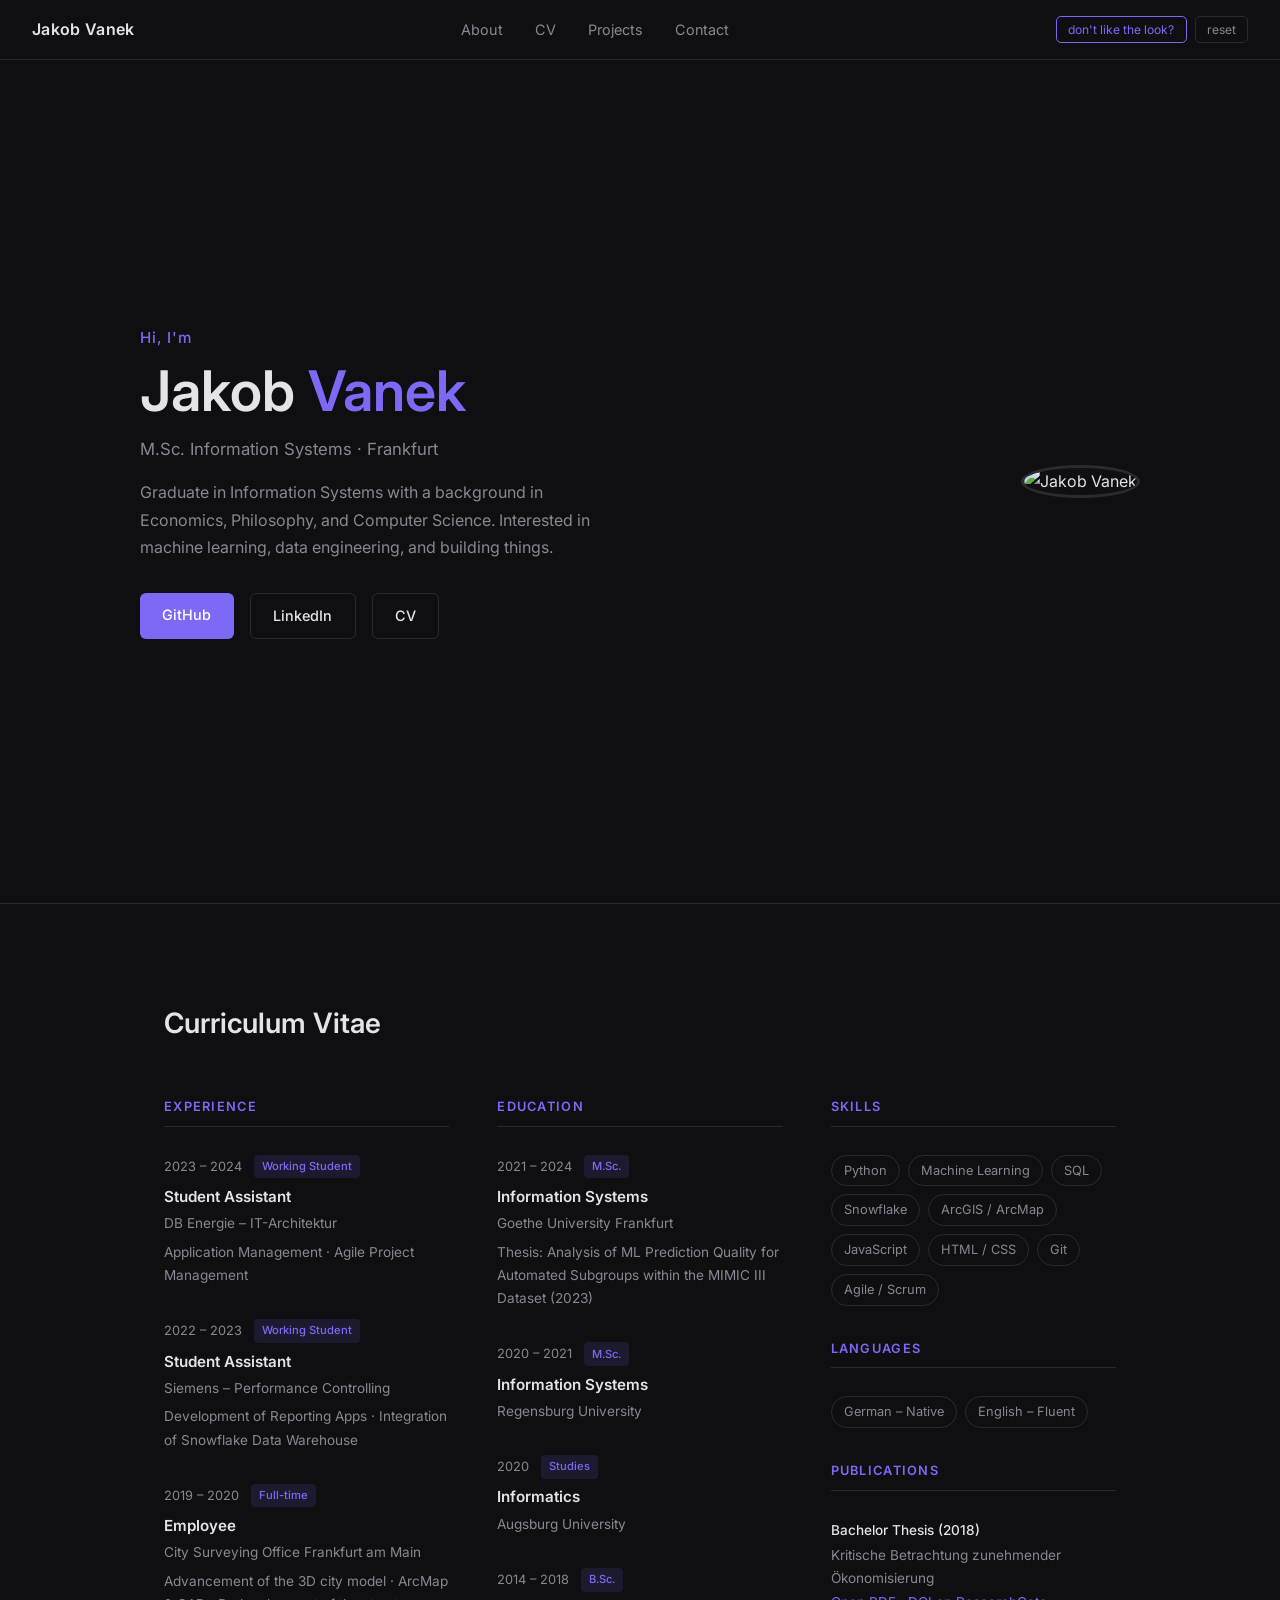
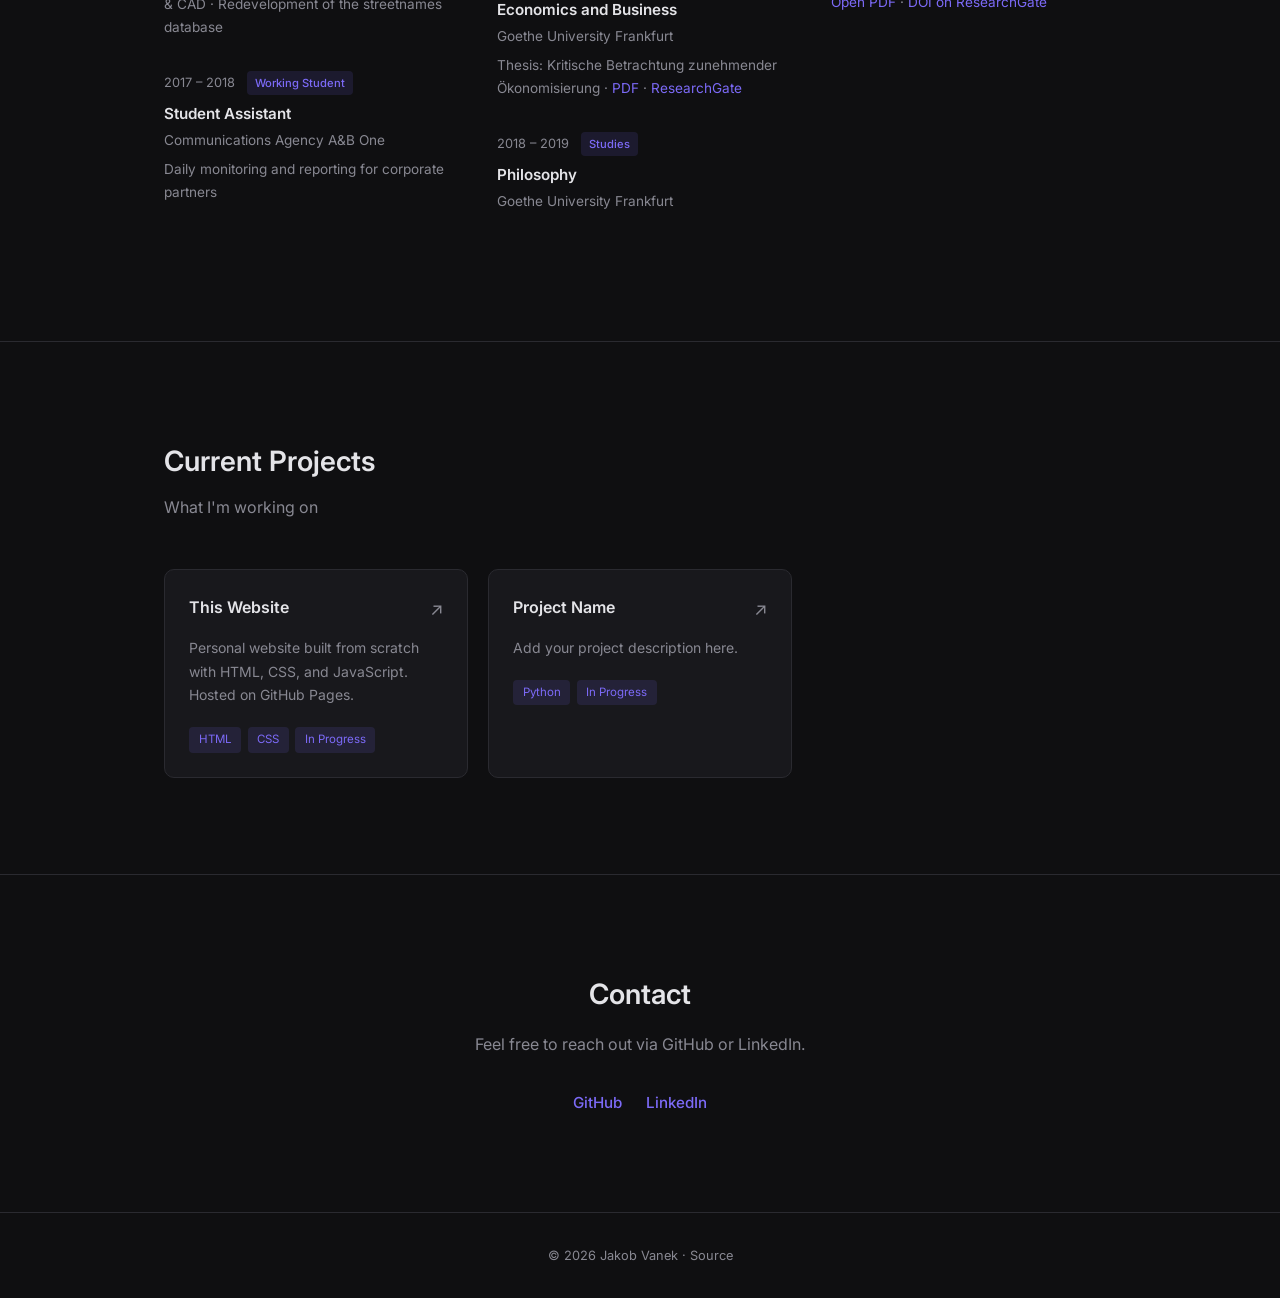
==== index.html @ b2597b00 "Add real CV content, color-shuffle feature, and Todos.md - Fill in Jakob Vanek's actual CV (educatio" ====
<!DOCTYPE html>
<html lang="de">
<head>
  <meta charset="UTF-8" />
  <meta name="viewport" content="width=device-width, initial-scale=1.0" />
  <title>Jakob Vanek</title>
  <meta name="description" content="Personal website of Jakob Vanek – M.Sc. Information Systems, Frankfurt." />
  <link rel="stylesheet" href="css/style.css" />
  <link rel="preconnect" href="https://fonts.googleapis.com" />
  <link rel="preconnect" href="https://fonts.gstatic.com" crossorigin />
  <link href="https://fonts.googleapis.com/css2?family=Inter:wght@300;400;500;600&display=swap" rel="stylesheet" />
</head>
<body>

  <!-- NAV -->
  <nav>
    <span class="nav-name">Jakob Vanek</span>
    <ul>
      <li><a href="#about">About</a></li>
      <li><a href="#cv">CV</a></li>
      <li><a href="#projects">Projects</a></li>
      <li><a href="#contact">Contact</a></li>
    </ul>
    <div class="nav-theme-controls">
      <button id="btn-shuffle" title="Randomize colors">don't like the look?</button>
      <button id="btn-reset" title="Reset to default">reset</button>
    </div>
  </nav>

  <!-- HERO -->
  <section id="about" class="hero">
    <div class="hero-content">
      <div class="hero-text">
        <p class="hero-greeting">Hi, I'm</p>
        <h1>Jakob <span class="accent">Vanek</span></h1>
        <p class="hero-role">M.Sc. Information Systems · Frankfurt</p>
        <p class="hero-bio">
          Graduate in Information Systems with a background in Economics, Philosophy, and Computer Science.
          Interested in machine learning, data engineering, and building things.
        </p>
        <div class="hero-links">
          <a href="https://github.com/JayVeezy1" target="_blank" class="btn-primary">GitHub</a>
          <a href="https://linkedin.com/in/jakobvanek" target="_blank" class="btn-secondary">LinkedIn</a>
          <a href="#cv" class="btn-secondary">CV</a>
        </div>
      </div>
      <div class="hero-image">
        <img src="https://jayveezy1.github.io/images/pic_5.jpg" alt="Jakob Vanek" />
      </div>
    </div>
  </section>

  <!-- CV -->
  <section id="cv">
    <div class="container">
      <h2>Curriculum Vitae</h2>

      <div class="cv-grid">

        <!-- OCCUPATION -->
        <div class="cv-column">
          <h3>Experience</h3>

          <div class="cv-entry">
            <div class="cv-meta">
              <span class="cv-date">2023 – 2024</span>
              <span class="cv-tag">Working Student</span>
            </div>
            <h4>Student Assistant</h4>
            <p class="cv-org">DB Energie – IT-Architektur</p>
            <p class="cv-desc">Application Management · Agile Project Management</p>
          </div>

          <div class="cv-entry">
            <div class="cv-meta">
              <span class="cv-date">2022 – 2023</span>
              <span class="cv-tag">Working Student</span>
            </div>
            <h4>Student Assistant</h4>
            <p class="cv-org">Siemens – Performance Controlling</p>
            <p class="cv-desc">Development of Reporting Apps · Integration of Snowflake Data Warehouse</p>
          </div>

          <div class="cv-entry">
            <div class="cv-meta">
              <span class="cv-date">2019 – 2020</span>
              <span class="cv-tag">Full-time</span>
            </div>
            <h4>Employee</h4>
            <p class="cv-org">City Surveying Office Frankfurt am Main</p>
            <p class="cv-desc">Advancement of the 3D city model · ArcMap & CAD · Redevelopment of the streetnames database</p>
          </div>

          <div class="cv-entry">
            <div class="cv-meta">
              <span class="cv-date">2017 – 2018</span>
              <span class="cv-tag">Working Student</span>
            </div>
            <h4>Student Assistant</h4>
            <p class="cv-org">Communications Agency A&amp;B One</p>
            <p class="cv-desc">Daily monitoring and reporting for corporate partners</p>
          </div>
        </div>

        <!-- EDUCATION -->
        <div class="cv-column">
          <h3>Education</h3>

          <div class="cv-entry">
            <div class="cv-meta">
              <span class="cv-date">2021 – 2024</span>
              <span class="cv-tag">M.Sc.</span>
            </div>
            <h4>Information Systems</h4>
            <p class="cv-org">Goethe University Frankfurt</p>
            <p class="cv-desc">Thesis: Analysis of ML Prediction Quality for Automated Subgroups within the MIMIC III Dataset (2023)</p>
          </div>

          <div class="cv-entry">
            <div class="cv-meta">
              <span class="cv-date">2020 – 2021</span>
              <span class="cv-tag">M.Sc.</span>
            </div>
            <h4>Information Systems</h4>
            <p class="cv-org">Regensburg University</p>
          </div>

          <div class="cv-entry">
            <div class="cv-meta">
              <span class="cv-date">2020</span>
              <span class="cv-tag">Studies</span>
            </div>
            <h4>Informatics</h4>
            <p class="cv-org">Augsburg University</p>
          </div>

          <div class="cv-entry">
            <div class="cv-meta">
              <span class="cv-date">2014 – 2018</span>
              <span class="cv-tag">B.Sc.</span>
            </div>
            <h4>Economics and Business</h4>
            <p class="cv-org">Goethe University Frankfurt</p>
            <p class="cv-desc">
              Thesis: Kritische Betrachtung zunehmender Ökonomisierung ·
              <a href="https://jayveezy1.github.io/assets/stuff/BA_JV.pdf" target="_blank">PDF</a> ·
              <a href="http://dx.doi.org/10.13140/RG.2.2.15841.84320" target="_blank">ResearchGate</a>
            </p>
          </div>

          <div class="cv-entry">
            <div class="cv-meta">
              <span class="cv-date">2018 – 2019</span>
              <span class="cv-tag">Studies</span>
            </div>
            <h4>Philosophy</h4>
            <p class="cv-org">Goethe University Frankfurt</p>
          </div>
        </div>

        <!-- SKILLS -->
        <div class="cv-column">
          <h3>Skills</h3>
          <div class="skills">
            <span class="skill">Python</span>
            <span class="skill">Machine Learning</span>
            <span class="skill">SQL</span>
            <span class="skill">Snowflake</span>
            <span class="skill">ArcGIS / ArcMap</span>
            <span class="skill">JavaScript</span>
            <span class="skill">HTML / CSS</span>
            <span class="skill">Git</span>
            <span class="skill">Agile / Scrum</span>
          </div>

          <h3 style="margin-top: 2rem;">Languages</h3>
          <div class="skills">
            <span class="skill">German – Native</span>
            <span class="skill">English – Fluent</span>
          </div>

          <h3 style="margin-top: 2rem;">Publications</h3>
          <div class="cv-entry" style="margin-top: 1rem;">
            <h4 style="font-size:0.85rem; font-weight:500;">Bachelor Thesis (2018)</h4>
            <p class="cv-desc">
              Kritische Betrachtung zunehmender Ökonomisierung<br />
              <a href="https://jayveezy1.github.io/assets/stuff/BA_JV.pdf" target="_blank">Open PDF</a> ·
              <a href="http://dx.doi.org/10.13140/RG.2.2.15841.84320" target="_blank">DOI on ResearchGate</a>
            </p>
          </div>
        </div>

      </div>
    </div>
  </section>

  <!-- AKTUELLE PROJEKTE -->
  <section id="projects">
    <div class="container">
      <h2>Current Projects</h2>
      <p class="section-sub">What I'm working on</p>

      <div class="projects-grid">

        <article class="project-card">
          <div class="project-header">
            <h3>This Website</h3>
            <a href="https://github.com/JayVeezy1/JayVeezy1.github.io" target="_blank" class="project-link">↗</a>
          </div>
          <p>Personal website built from scratch with HTML, CSS, and JavaScript. Hosted on GitHub Pages.</p>
          <div class="project-tags">
            <span class="tag">HTML</span>
            <span class="tag">CSS</span>
            <span class="tag">In Progress</span>
          </div>
        </article>

        <!-- Add your current projects below -->
        <article class="project-card">
          <div class="project-header">
            <h3>Project Name</h3>
            <a href="https://github.com/JayVeezy1" target="_blank" class="project-link">↗</a>
          </div>
          <p>Add your project description here.</p>
          <div class="project-tags">
            <span class="tag">Python</span>
            <span class="tag">In Progress</span>
          </div>
        </article>

      </div>
    </div>
  </section>

  <!-- CONTACT -->
  <section id="contact">
    <div class="container contact-inner">
      <h2>Contact</h2>
      <p>Feel free to reach out via GitHub or LinkedIn.</p>
      <div class="contact-links">
        <a href="https://github.com/JayVeezy1" target="_blank">GitHub</a>
        <a href="https://linkedin.com/in/jakobvanek" target="_blank">LinkedIn</a>
      </div>
    </div>
  </section>

  <footer>
    <p>© 2026 Jakob Vanek · <a href="https://github.com/JayVeezy1/JayVeezy1.github.io" target="_blank">Source</a></p>
  </footer>

  <script src="js/main.js"></script>
</body>
</html>
---- css/style.css ----
/* ===========================
   RESET & BASE
   =========================== */
*, *::before, *::after {
  box-sizing: border-box;
  margin: 0;
  padding: 0;
}

:root {
  --bg:          #0f0f11;
  --bg-card:     #18181c;
  --border:      #2a2a30;
  --text:        #e4e4e8;
  --text-muted:  #888892;
  --accent:      #7c6af7;
  --accent-soft: #7c6af720;
  --font:        'Inter', system-ui, sans-serif;
}

html {
  scroll-behavior: smooth;
}

body {
  background: var(--bg);
  color: var(--text);
  font-family: var(--font);
  font-size: 1rem;
  line-height: 1.7;
}

a {
  color: var(--accent);
  text-decoration: none;
}

a:hover {
  text-decoration: underline;
}

.container {
  max-width: 1000px;
  margin: 0 auto;
  padding: 0 1.5rem;
}

/* ===========================
   NAV
   =========================== */
nav {
  position: sticky;
  top: 0;
  z-index: 100;
  display: flex;
  align-items: center;
  justify-content: space-between;
  padding: 1rem 2rem;
  background: var(--bg);
  border-bottom: 1px solid var(--border);
  backdrop-filter: blur(8px);
}

.nav-name {
  font-weight: 600;
  font-size: 1rem;
  letter-spacing: 0.02em;
}

nav ul {
  list-style: none;
  display: flex;
  gap: 2rem;
}

nav ul a {
  color: var(--text-muted);
  font-size: 0.9rem;
  transition: color 0.2s;
}

nav ul a:hover {
  color: var(--text);
  text-decoration: none;
}

/* Theme controls */
.nav-theme-controls {
  display: flex;
  gap: 0.5rem;
  align-items: center;
}

.nav-theme-controls button {
  background: none;
  border: 1px solid var(--border);
  color: var(--text-muted);
  font-family: var(--font);
  font-size: 0.75rem;
  padding: 0.3rem 0.7rem;
  border-radius: 5px;
  cursor: pointer;
  transition: border-color 0.2s, color 0.2s;
  white-space: nowrap;
}

.nav-theme-controls button:hover {
  border-color: var(--accent);
  color: var(--accent);
}

#btn-shuffle {
  border-color: var(--accent);
  color: var(--accent);
}

/* ===========================
   HERO
   =========================== */
.hero {
  min-height: calc(100vh - 57px);
  display: flex;
  align-items: center;
  padding: 4rem 2rem;
}

.hero-content {
  max-width: 1000px;
  margin: 0 auto;
  display: flex;
  align-items: center;
  justify-content: space-between;
  gap: 4rem;
  width: 100%;
}

.hero-text {
  flex: 1;
}

.hero-greeting {
  color: var(--accent);
  font-size: 0.95rem;
  font-weight: 500;
  letter-spacing: 0.05em;
  margin-bottom: 0.5rem;
}

.hero-text h1 {
  font-size: clamp(2.2rem, 5vw, 3.5rem);
  font-weight: 600;
  line-height: 1.15;
  margin-bottom: 0.75rem;
}

.accent {
  color: var(--accent);
}

.hero-role {
  color: var(--text-muted);
  font-size: 1.05rem;
  margin-bottom: 1rem;
}

.hero-bio {
  color: var(--text-muted);
  max-width: 480px;
  margin-bottom: 2rem;
}

.hero-links {
  display: flex;
  gap: 1rem;
  flex-wrap: wrap;
}

.btn-primary,
.btn-secondary {
  display: inline-block;
  padding: 0.6rem 1.4rem;
  border-radius: 6px;
  font-size: 0.9rem;
  font-weight: 500;
  transition: opacity 0.2s;
}

.btn-primary {
  background: var(--accent);
  color: #fff;
}

.btn-secondary {
  border: 1px solid var(--border);
  color: var(--text);
}

.btn-primary:hover,
.btn-secondary:hover {
  opacity: 0.85;
  text-decoration: none;
}

/* Avatar / Foto */
.hero-image {
  flex-shrink: 0;
}

.hero-image img {
  width: 200px;
  height: 200px;
  border-radius: 50%;
  object-fit: cover;
  border: 3px solid var(--border);
}

.avatar-placeholder {
  width: 180px;
  height: 180px;
  border-radius: 50%;
  background: var(--accent-soft);
  border: 2px solid var(--accent);
  display: flex;
  align-items: center;
  justify-content: center;
  font-size: 2.5rem;
  font-weight: 600;
  color: var(--accent);
  letter-spacing: 0.05em;
}

/* ===========================
   SECTION SHARED
   =========================== */
section:not(.hero) {
  padding: 6rem 0;
  border-top: 1px solid var(--border);
}

section h2 {
  font-size: 1.75rem;
  font-weight: 600;
  margin-bottom: 0.5rem;
}

.section-sub {
  color: var(--text-muted);
  margin-bottom: 3rem;
}

/* ===========================
   CV
   =========================== */
#cv .container > h2 {
  margin-bottom: 3rem;
}

.cv-grid {
  display: grid;
  grid-template-columns: repeat(auto-fit, minmax(260px, 1fr));
  gap: 3rem;
}

.cv-column h3 {
  font-size: 0.8rem;
  font-weight: 600;
  letter-spacing: 0.1em;
  text-transform: uppercase;
  color: var(--accent);
  margin-bottom: 1.75rem;
  padding-bottom: 0.5rem;
  border-bottom: 1px solid var(--border);
}

.cv-entry {
  margin-bottom: 2rem;
}

.cv-meta {
  display: flex;
  align-items: center;
  gap: 0.75rem;
  margin-bottom: 0.35rem;
}

.cv-date {
  font-size: 0.8rem;
  color: var(--text-muted);
}

.cv-tag {
  font-size: 0.7rem;
  padding: 0.15rem 0.5rem;
  border-radius: 4px;
  background: var(--accent-soft);
  color: var(--accent);
  font-weight: 500;
}

.cv-entry h4 {
  font-size: 0.95rem;
  font-weight: 600;
  margin-bottom: 0.15rem;
}

.cv-org {
  font-size: 0.85rem;
  color: var(--text-muted);
  margin-bottom: 0.35rem;
}

.cv-desc {
  font-size: 0.85rem;
  color: var(--text-muted);
}

.skills {
  display: flex;
  flex-wrap: wrap;
  gap: 0.5rem;
}

.skill {
  font-size: 0.8rem;
  padding: 0.25rem 0.75rem;
  border-radius: 20px;
  border: 1px solid var(--border);
  color: var(--text-muted);
}

/* ===========================
   PROJECTS
   =========================== */
.projects-grid {
  display: grid;
  grid-template-columns: repeat(auto-fill, minmax(280px, 1fr));
  gap: 1.25rem;
}

.project-card {
  background: var(--bg-card);
  border: 1px solid var(--border);
  border-radius: 10px;
  padding: 1.5rem;
  transition: border-color 0.2s;
}

.project-card:hover {
  border-color: var(--accent);
}

.project-header {
  display: flex;
  align-items: flex-start;
  justify-content: space-between;
  margin-bottom: 0.75rem;
}

.project-header h3 {
  font-size: 1rem;
  font-weight: 600;
}

.project-link {
  font-size: 1.1rem;
  color: var(--text-muted);
  transition: color 0.2s;
}

.project-link:hover {
  color: var(--accent);
  text-decoration: none;
}

.project-card p {
  font-size: 0.875rem;
  color: var(--text-muted);
  margin-bottom: 1.25rem;
}

.project-tags {
  display: flex;
  flex-wrap: wrap;
  gap: 0.4rem;
}

.tag {
  font-size: 0.72rem;
  padding: 0.2rem 0.6rem;
  border-radius: 4px;
  background: var(--accent-soft);
  color: var(--accent);
}

/* ===========================
   CONTACT
   =========================== */
.contact-inner {
  text-align: center;
}

.contact-inner h2 {
  margin-bottom: 0.75rem;
}

.contact-inner > p {
  color: var(--text-muted);
  margin-bottom: 2rem;
}

.contact-links {
  display: flex;
  justify-content: center;
  gap: 1.5rem;
  flex-wrap: wrap;
}

.contact-links a {
  font-size: 0.95rem;
  font-weight: 500;
}

/* ===========================
   FOOTER
   =========================== */
footer {
  border-top: 1px solid var(--border);
  padding: 2rem;
  text-align: center;
  font-size: 0.8rem;
  color: var(--text-muted);
}

footer a {
  color: var(--text-muted);
}

footer a:hover {
  color: var(--text);
}

/* ===========================
   RESPONSIVE
   =========================== */
@media (max-width: 680px) {
  .hero-content {
    flex-direction: column-reverse;
    gap: 2.5rem;
    text-align: center;
  }

  .hero-bio {
    margin-left: auto;
    margin-right: auto;
  }

  .hero-links {
    justify-content: center;
  }

  nav {
    flex-wrap: wrap;
    gap: 0.5rem;
  }

  nav ul {
    gap: 1.2rem;
  }

  .nav-theme-controls {
    width: 100%;
    justify-content: flex-end;
  }

  .cv-grid {
    grid-template-columns: 1fr;
  }
}
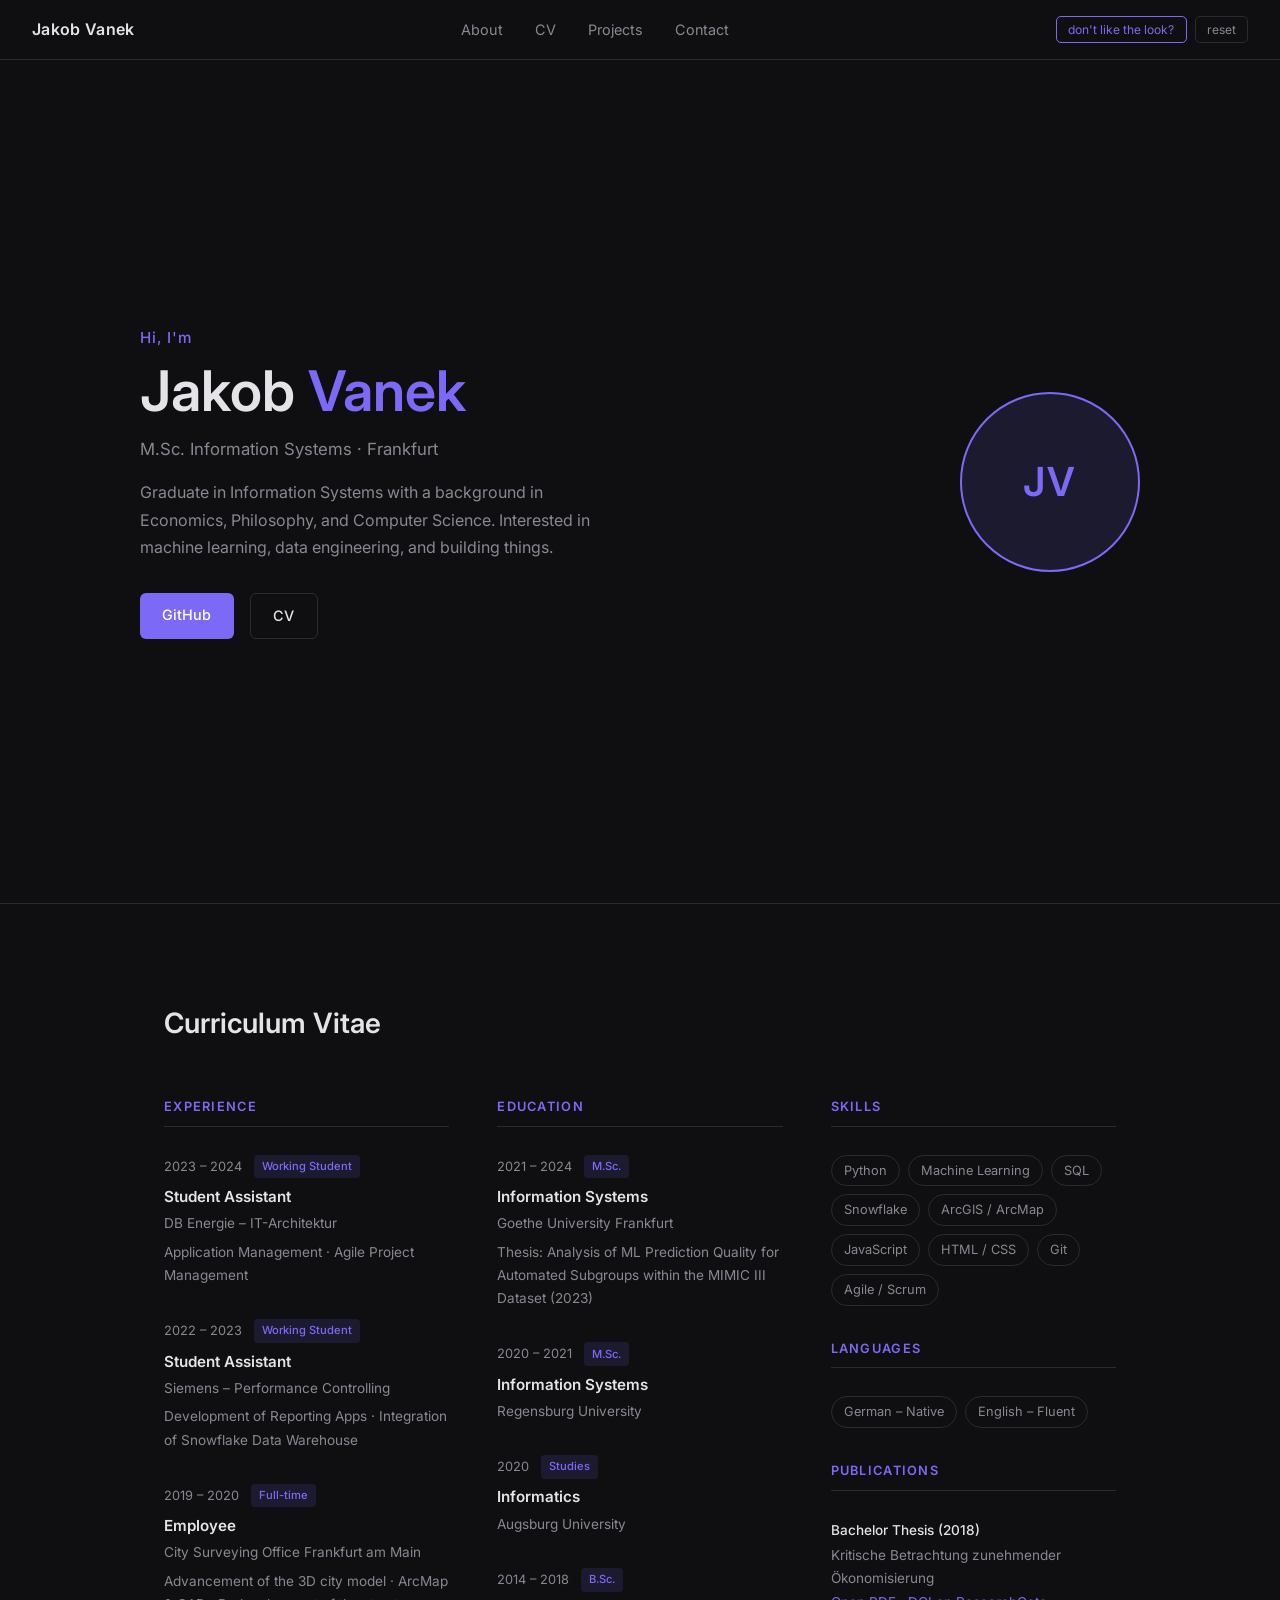
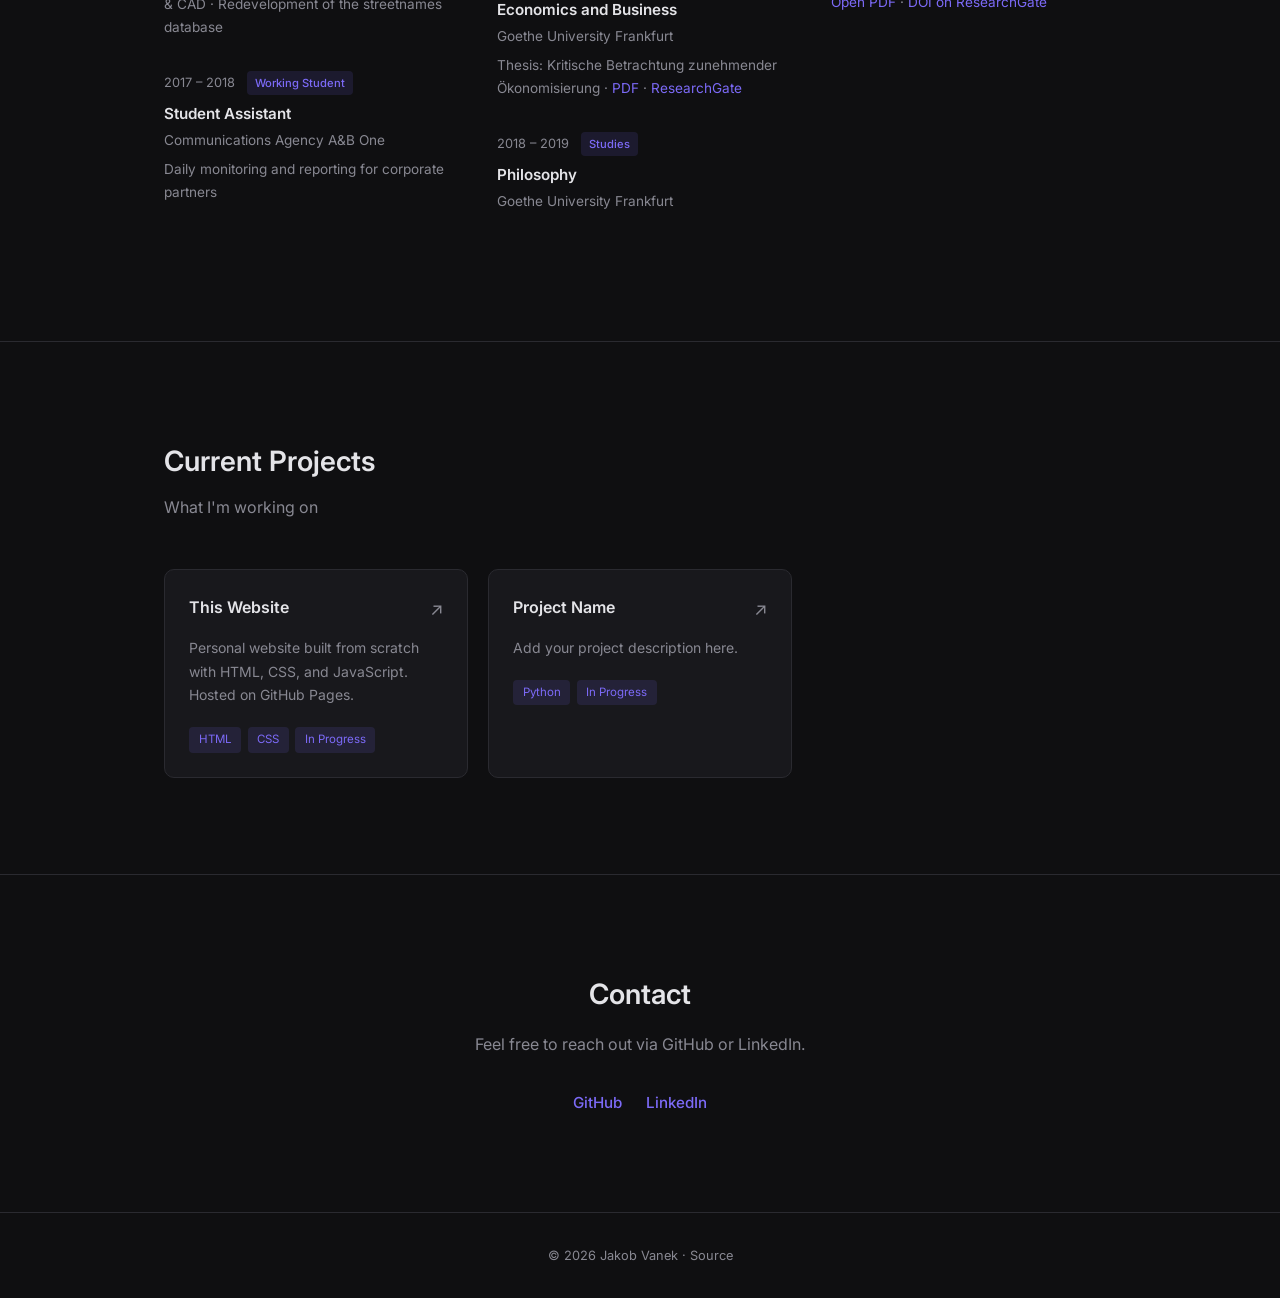
==== commit 27ff7b63: "Remove LinkedIn from hero, revert image to placeholder LinkedIn already linked in Contact section. P" ====
--- a/index.html
+++ b/index.html
@@ -40,12 +40,12 @@
         </p>
         <div class="hero-links">
           <a href="https://github.com/JayVeezy1" target="_blank" class="btn-primary">GitHub</a>
-          <a href="https://linkedin.com/in/jakobvanek" target="_blank" class="btn-secondary">LinkedIn</a>
           <a href="#cv" class="btn-secondary">CV</a>
         </div>
       </div>
       <div class="hero-image">
-        <img src="https://jayveezy1.github.io/images/pic_5.jpg" alt="Jakob Vanek" />
+        <!-- Foto in assets/ ablegen und Dateinamen hier eintragen, z.B. assets/foto.jpg -->
+        <div class="avatar-placeholder">JV</div>
       </div>
     </div>
   </section>
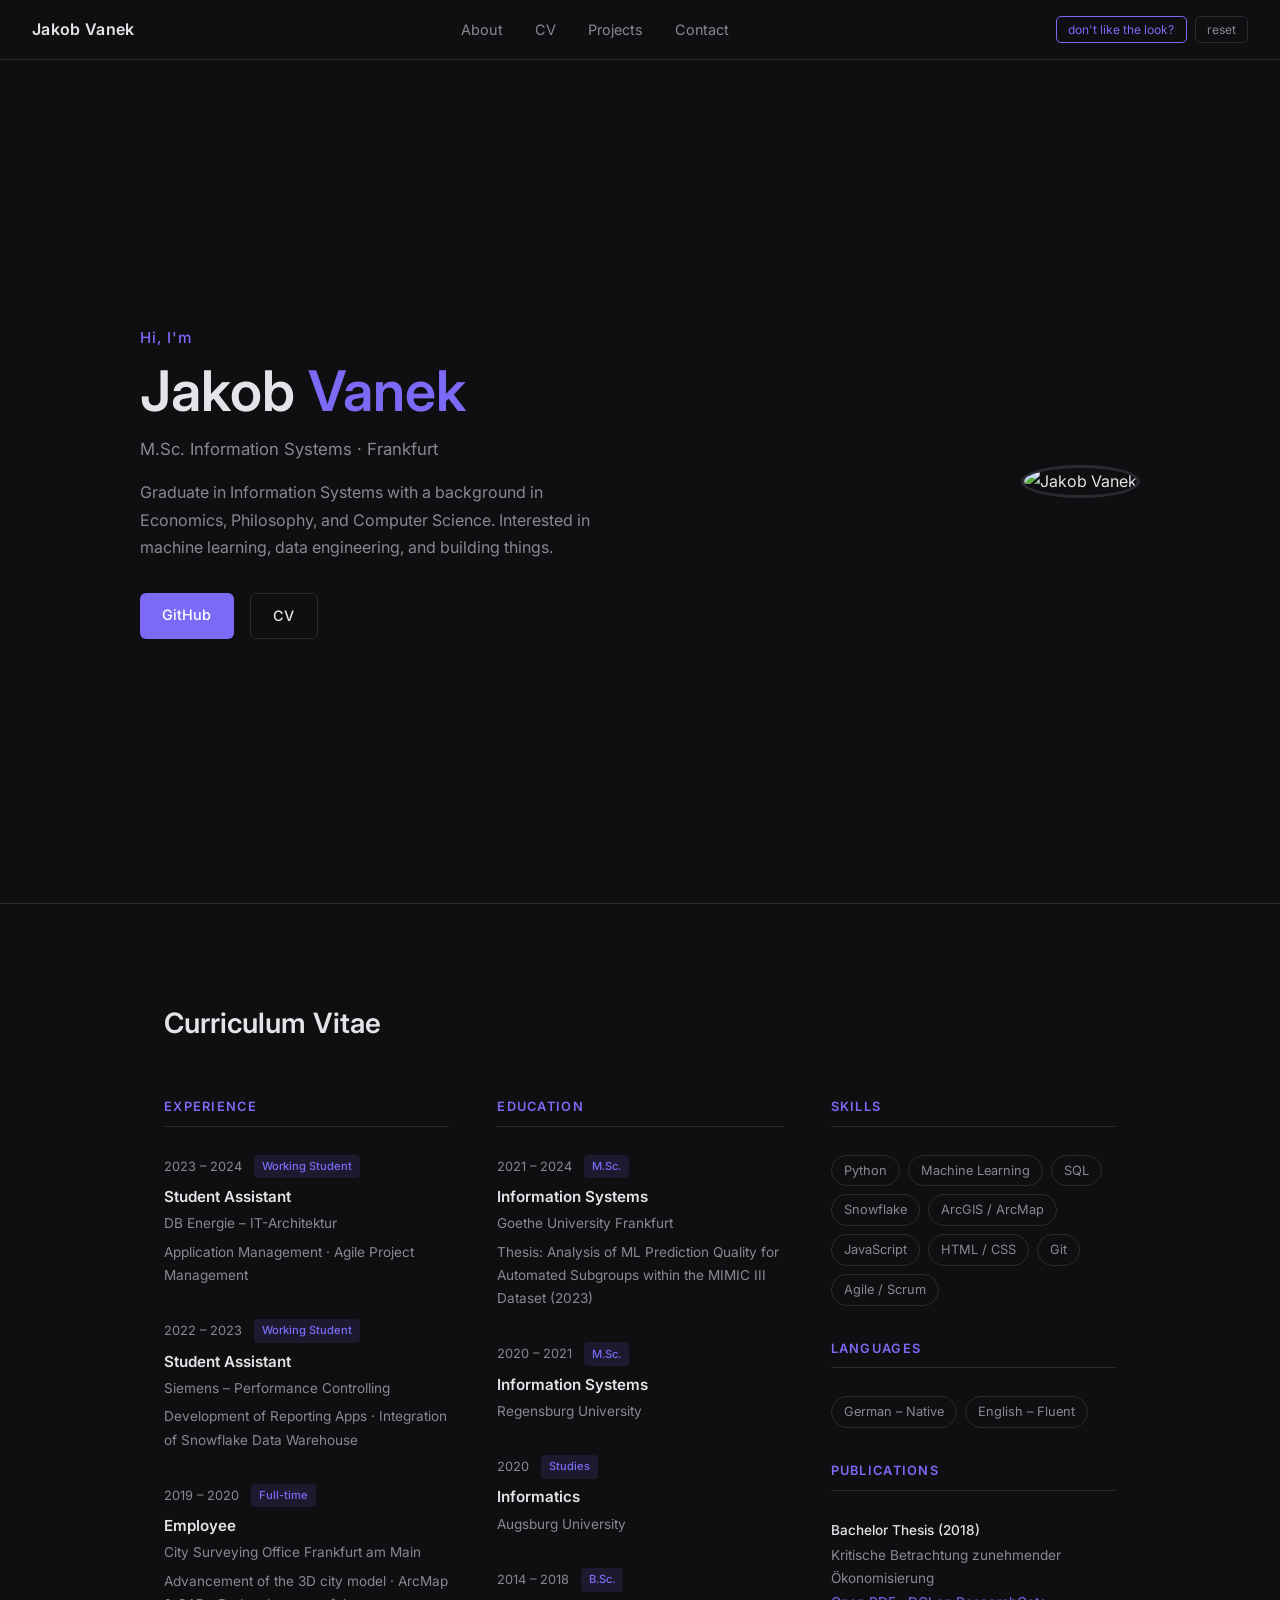
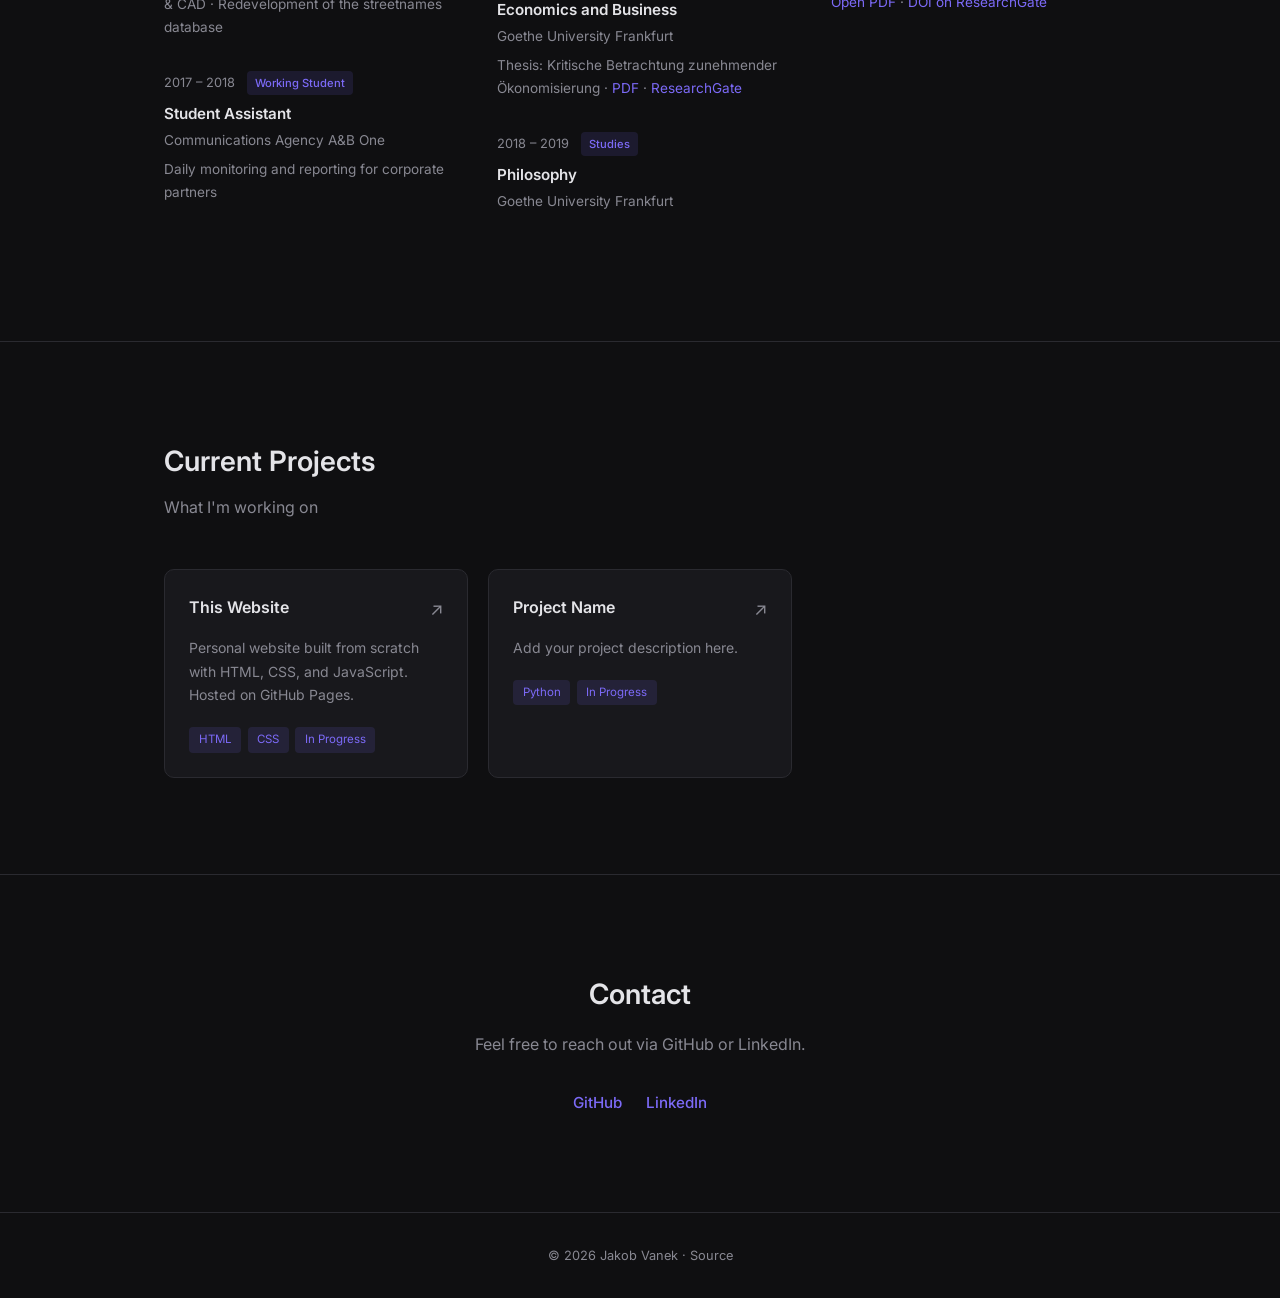
==== commit f43a081c: "Use local profile photo from assets/ Co-Authored-By: Claude Sonnet 4.6 <noreply@anthropic.com>" ====
--- a/index.html
+++ b/index.html
@@ -44,8 +44,7 @@
         </div>
       </div>
       <div class="hero-image">
-        <!-- Foto in assets/ ablegen und Dateinamen hier eintragen, z.B. assets/foto.jpg -->
-        <div class="avatar-placeholder">JV</div>
+        <img src="assets/profilbild_v01.png" alt="Jakob Vanek" />
       </div>
     </div>
   </section>
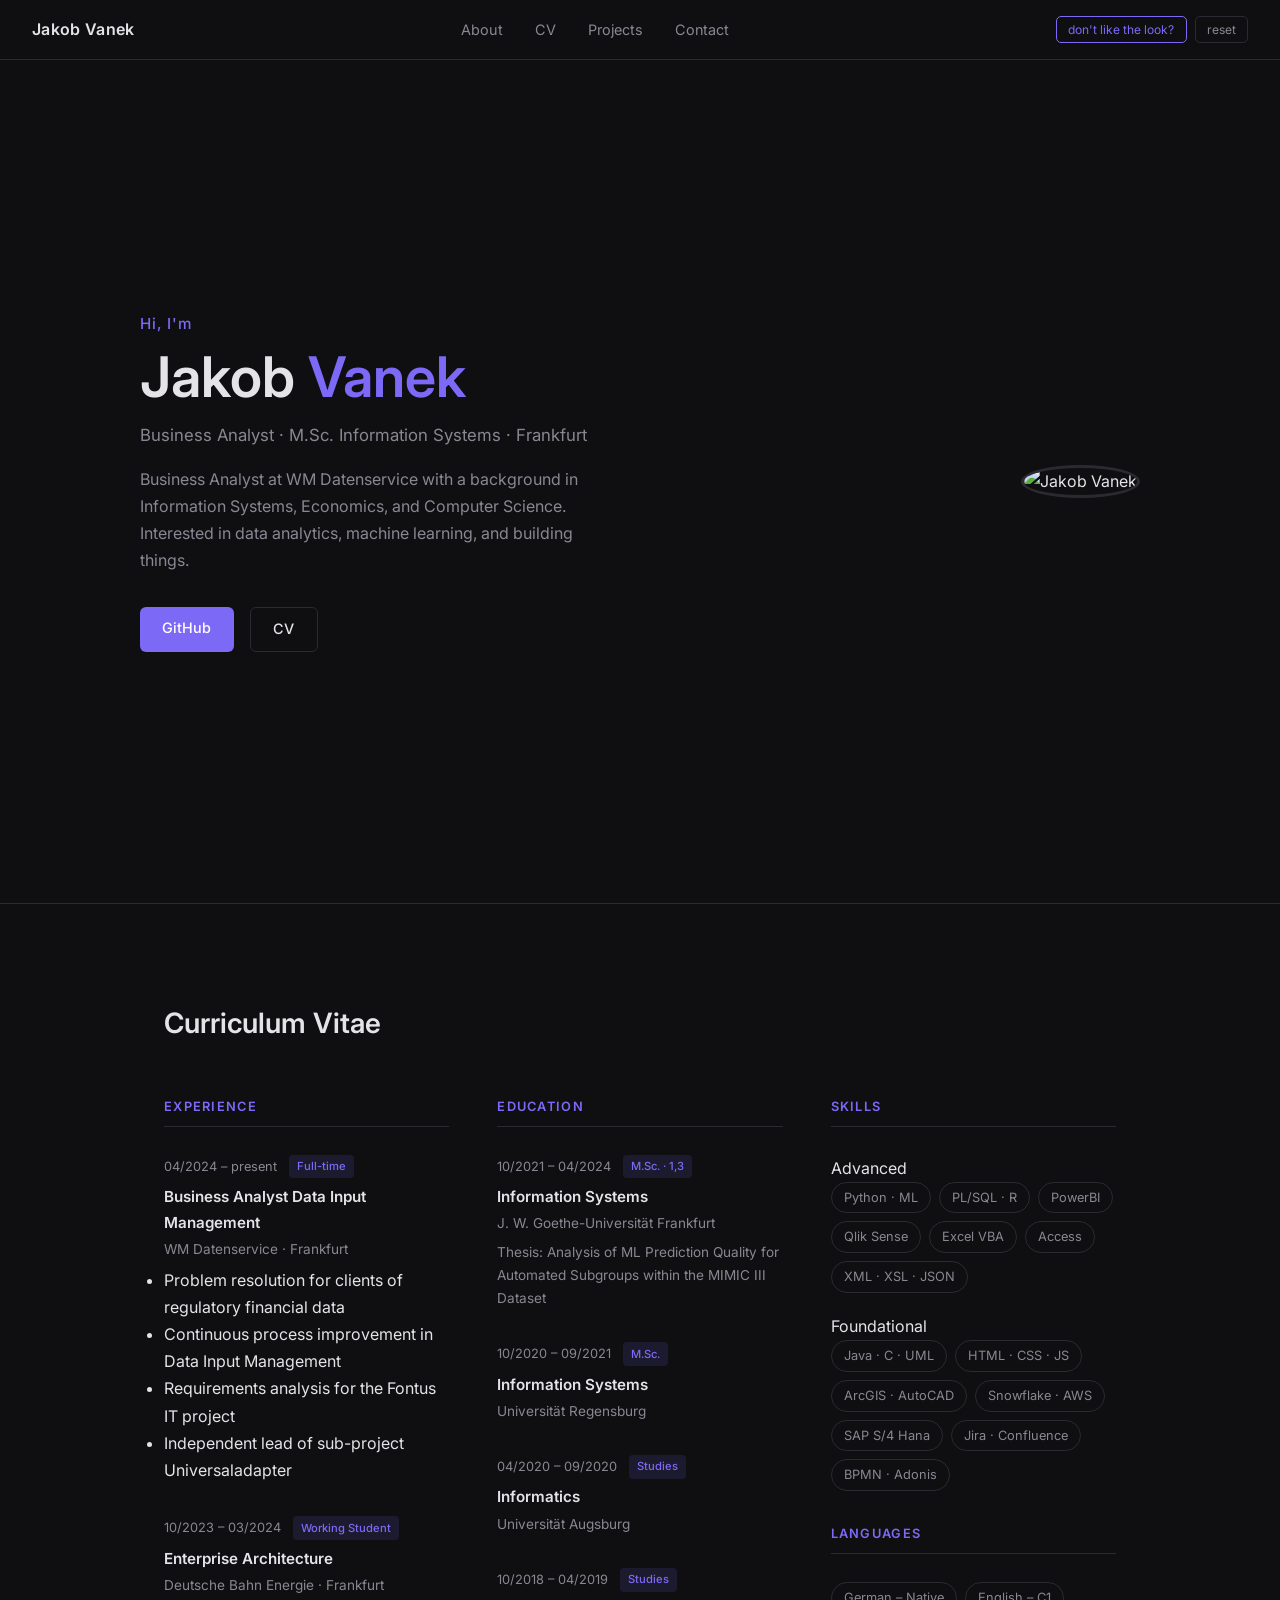
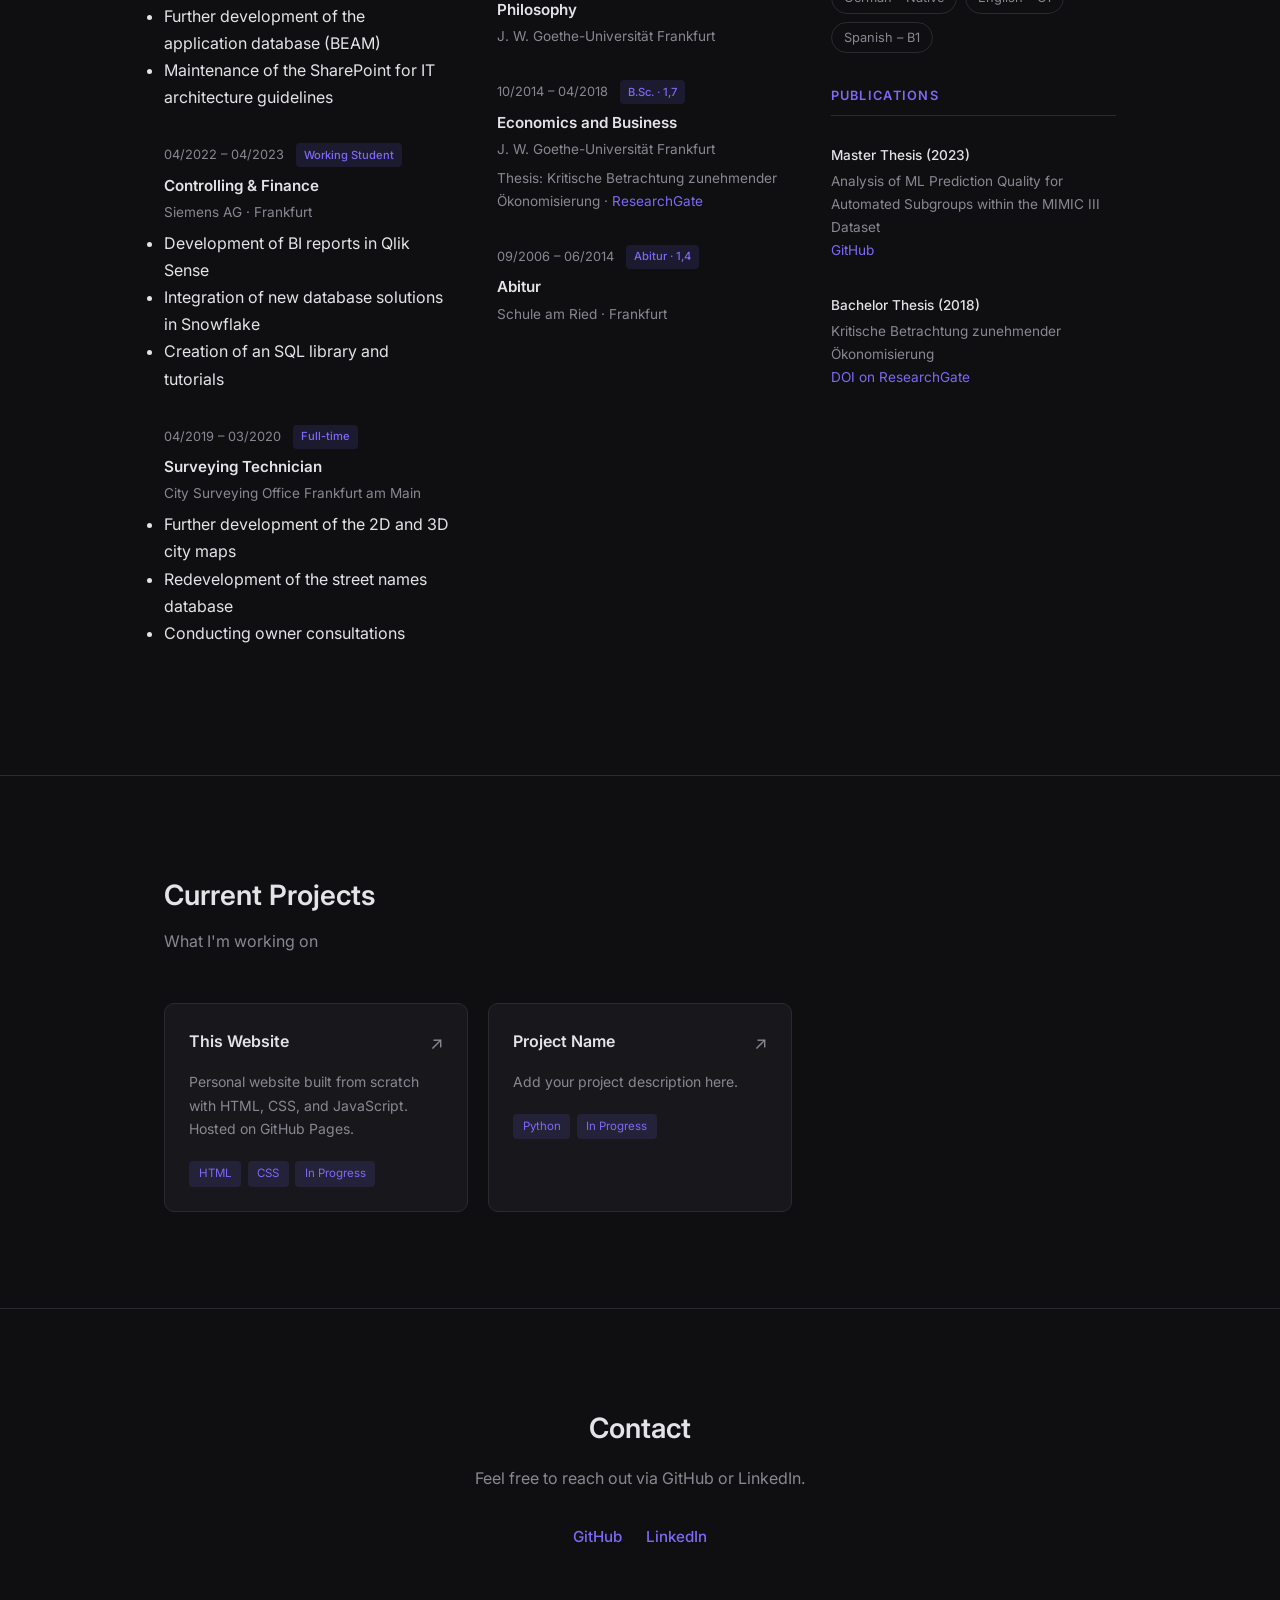
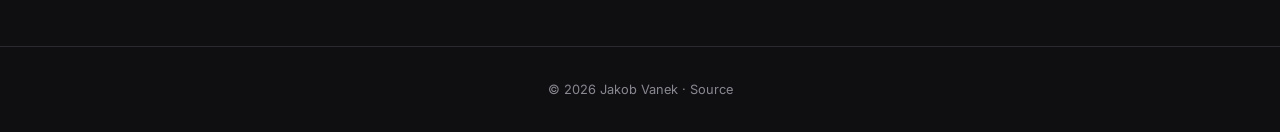
==== commit 54d44655: "Update publications, remove broken PDF link, hide A&B One entry - Add Master thesis as publication w" ====
--- a/index.html
+++ b/index.html
@@ -4,7 +4,7 @@
   <meta charset="UTF-8" />
   <meta name="viewport" content="width=device-width, initial-scale=1.0" />
   <title>Jakob Vanek</title>
-  <meta name="description" content="Personal website of Jakob Vanek – M.Sc. Information Systems, Frankfurt." />
+  <meta name="description" content="Personal website of Jakob Vanek – Business Analyst &amp; M.Sc. Information Systems, Frankfurt." />
   <link rel="stylesheet" href="css/style.css" />
   <link rel="preconnect" href="https://fonts.googleapis.com" />
   <link rel="preconnect" href="https://fonts.gstatic.com" crossorigin />
@@ -33,10 +33,10 @@
       <div class="hero-text">
         <p class="hero-greeting">Hi, I'm</p>
         <h1>Jakob <span class="accent">Vanek</span></h1>
-        <p class="hero-role">M.Sc. Information Systems · Frankfurt</p>
+        <p class="hero-role">Business Analyst · M.Sc. Information Systems · Frankfurt</p>
         <p class="hero-bio">
-          Graduate in Information Systems with a background in Economics, Philosophy, and Computer Science.
-          Interested in machine learning, data engineering, and building things.
+          Business Analyst at WM Datenservice with a background in Information Systems, Economics, and Computer Science.
+          Interested in data analytics, machine learning, and building things.
         </p>
         <div class="hero-links">
           <a href="https://github.com/JayVeezy1" target="_blank" class="btn-primary">GitHub</a>
@@ -56,49 +56,80 @@
 
       <div class="cv-grid">
 
-        <!-- OCCUPATION -->
+        <!-- EXPERIENCE -->
         <div class="cv-column">
           <h3>Experience</h3>
 
           <div class="cv-entry">
             <div class="cv-meta">
-              <span class="cv-date">2023 – 2024</span>
+              <span class="cv-date">04/2024 – present</span>
+              <span class="cv-tag">Full-time</span>
+            </div>
+            <h4>Business Analyst Data Input Management</h4>
+            <p class="cv-org">WM Datenservice · Frankfurt</p>
+            <ul class="cv-list">
+              <li>Problem resolution for clients of regulatory financial data</li>
+              <li>Continuous process improvement in Data Input Management</li>
+              <li>Requirements analysis for the Fontus IT project</li>
+              <li>Independent lead of sub-project Universaladapter</li>
+            </ul>
+          </div>
+
+          <div class="cv-entry">
+            <div class="cv-meta">
+              <span class="cv-date">10/2023 – 03/2024</span>
               <span class="cv-tag">Working Student</span>
             </div>
-            <h4>Student Assistant</h4>
-            <p class="cv-org">DB Energie – IT-Architektur</p>
-            <p class="cv-desc">Application Management · Agile Project Management</p>
-          </div>
-
-          <div class="cv-entry">
-            <div class="cv-meta">
-              <span class="cv-date">2022 – 2023</span>
+            <h4>Enterprise Architecture</h4>
+            <p class="cv-org">Deutsche Bahn Energie · Frankfurt</p>
+            <ul class="cv-list">
+              <li>Further development of the application database (BEAM)</li>
+              <li>Maintenance of the SharePoint for IT architecture guidelines</li>
+            </ul>
+          </div>
+
+          <div class="cv-entry">
+            <div class="cv-meta">
+              <span class="cv-date">04/2022 – 04/2023</span>
               <span class="cv-tag">Working Student</span>
             </div>
-            <h4>Student Assistant</h4>
-            <p class="cv-org">Siemens – Performance Controlling</p>
-            <p class="cv-desc">Development of Reporting Apps · Integration of Snowflake Data Warehouse</p>
-          </div>
-
-          <div class="cv-entry">
-            <div class="cv-meta">
-              <span class="cv-date">2019 – 2020</span>
+            <h4>Controlling &amp; Finance</h4>
+            <p class="cv-org">Siemens AG · Frankfurt</p>
+            <ul class="cv-list">
+              <li>Development of BI reports in Qlik Sense</li>
+              <li>Integration of new database solutions in Snowflake</li>
+              <li>Creation of an SQL library and tutorials</li>
+            </ul>
+          </div>
+
+          <div class="cv-entry">
+            <div class="cv-meta">
+              <span class="cv-date">04/2019 – 03/2020</span>
               <span class="cv-tag">Full-time</span>
             </div>
-            <h4>Employee</h4>
+            <h4>Surveying Technician</h4>
             <p class="cv-org">City Surveying Office Frankfurt am Main</p>
-            <p class="cv-desc">Advancement of the 3D city model · ArcMap & CAD · Redevelopment of the streetnames database</p>
-          </div>
-
-          <div class="cv-entry">
-            <div class="cv-meta">
-              <span class="cv-date">2017 – 2018</span>
+            <ul class="cv-list">
+              <li>Further development of the 2D and 3D city maps</li>
+              <li>Redevelopment of the street names database</li>
+              <li>Conducting owner consultations</li>
+            </ul>
+          </div>
+
+          <!-- A&B One auskommentiert – weniger relevant
+          <div class="cv-entry">
+            <div class="cv-meta">
+              <span class="cv-date">09/2017 – 07/2018</span>
               <span class="cv-tag">Working Student</span>
             </div>
-            <h4>Student Assistant</h4>
-            <p class="cv-org">Communications Agency A&amp;B One</p>
-            <p class="cv-desc">Daily monitoring and reporting for corporate partners</p>
-          </div>
+            <h4>Monitoring Team</h4>
+            <p class="cv-org">A&amp;B One Kommunikations-Agentur · Frankfurt</p>
+            <ul class="cv-list">
+              <li>Monitoring of print, online, and social media sources</li>
+              <li>Event and workshop preparation</li>
+            </ul>
+          </div>
+          -->
         </div>
 
         <!-- EDUCATION -->
@@ -107,84 +138,112 @@
 
           <div class="cv-entry">
             <div class="cv-meta">
-              <span class="cv-date">2021 – 2024</span>
+              <span class="cv-date">10/2021 – 04/2024</span>
+              <span class="cv-tag">M.Sc. · 1,3</span>
+            </div>
+            <h4>Information Systems</h4>
+            <p class="cv-org">J. W. Goethe-Universität Frankfurt</p>
+            <p class="cv-desc">Thesis: Analysis of ML Prediction Quality for Automated Subgroups within the MIMIC III Dataset</p>
+          </div>
+
+          <div class="cv-entry">
+            <div class="cv-meta">
+              <span class="cv-date">10/2020 – 09/2021</span>
               <span class="cv-tag">M.Sc.</span>
             </div>
             <h4>Information Systems</h4>
-            <p class="cv-org">Goethe University Frankfurt</p>
-            <p class="cv-desc">Thesis: Analysis of ML Prediction Quality for Automated Subgroups within the MIMIC III Dataset (2023)</p>
-          </div>
-
-          <div class="cv-entry">
-            <div class="cv-meta">
-              <span class="cv-date">2020 – 2021</span>
-              <span class="cv-tag">M.Sc.</span>
-            </div>
-            <h4>Information Systems</h4>
-            <p class="cv-org">Regensburg University</p>
-          </div>
-
-          <div class="cv-entry">
-            <div class="cv-meta">
-              <span class="cv-date">2020</span>
+            <p class="cv-org">Universität Regensburg</p>
+          </div>
+
+          <div class="cv-entry">
+            <div class="cv-meta">
+              <span class="cv-date">04/2020 – 09/2020</span>
               <span class="cv-tag">Studies</span>
             </div>
             <h4>Informatics</h4>
-            <p class="cv-org">Augsburg University</p>
-          </div>
-
-          <div class="cv-entry">
-            <div class="cv-meta">
-              <span class="cv-date">2014 – 2018</span>
-              <span class="cv-tag">B.Sc.</span>
+            <p class="cv-org">Universität Augsburg</p>
+          </div>
+
+          <div class="cv-entry">
+            <div class="cv-meta">
+              <span class="cv-date">10/2018 – 04/2019</span>
+              <span class="cv-tag">Studies</span>
+            </div>
+            <h4>Philosophy</h4>
+            <p class="cv-org">J. W. Goethe-Universität Frankfurt</p>
+          </div>
+
+          <div class="cv-entry">
+            <div class="cv-meta">
+              <span class="cv-date">10/2014 – 04/2018</span>
+              <span class="cv-tag">B.Sc. · 1,7</span>
             </div>
             <h4>Economics and Business</h4>
-            <p class="cv-org">Goethe University Frankfurt</p>
+            <p class="cv-org">J. W. Goethe-Universität Frankfurt</p>
             <p class="cv-desc">
               Thesis: Kritische Betrachtung zunehmender Ökonomisierung ·
-              <a href="https://jayveezy1.github.io/assets/stuff/BA_JV.pdf" target="_blank">PDF</a> ·
               <a href="http://dx.doi.org/10.13140/RG.2.2.15841.84320" target="_blank">ResearchGate</a>
             </p>
           </div>
 
           <div class="cv-entry">
             <div class="cv-meta">
-              <span class="cv-date">2018 – 2019</span>
-              <span class="cv-tag">Studies</span>
-            </div>
-            <h4>Philosophy</h4>
-            <p class="cv-org">Goethe University Frankfurt</p>
+              <span class="cv-date">09/2006 – 06/2014</span>
+              <span class="cv-tag">Abitur · 1,4</span>
+            </div>
+            <h4>Abitur</h4>
+            <p class="cv-org">Schule am Ried · Frankfurt</p>
           </div>
         </div>
 
-        <!-- SKILLS -->
+        <!-- SKILLS & LANGUAGES -->
         <div class="cv-column">
           <h3>Skills</h3>
+
+          <p class="cv-skills-label">Advanced</p>
           <div class="skills">
-            <span class="skill">Python</span>
-            <span class="skill">Machine Learning</span>
-            <span class="skill">SQL</span>
-            <span class="skill">Snowflake</span>
-            <span class="skill">ArcGIS / ArcMap</span>
-            <span class="skill">JavaScript</span>
-            <span class="skill">HTML / CSS</span>
-            <span class="skill">Git</span>
-            <span class="skill">Agile / Scrum</span>
+            <span class="skill">Python · ML</span>
+            <span class="skill">PL/SQL · R</span>
+            <span class="skill">PowerBI</span>
+            <span class="skill">Qlik Sense</span>
+            <span class="skill">Excel VBA</span>
+            <span class="skill">Access</span>
+            <span class="skill">XML · XSL · JSON</span>
+          </div>
+
+          <p class="cv-skills-label" style="margin-top:1.25rem;">Foundational</p>
+          <div class="skills">
+            <span class="skill skill--muted">Java · C · UML</span>
+            <span class="skill skill--muted">HTML · CSS · JS</span>
+            <span class="skill skill--muted">ArcGIS · AutoCAD</span>
+            <span class="skill skill--muted">Snowflake · AWS</span>
+            <span class="skill skill--muted">SAP S/4 Hana</span>
+            <span class="skill skill--muted">Jira · Confluence</span>
+            <span class="skill skill--muted">BPMN · Adonis</span>
           </div>
 
           <h3 style="margin-top: 2rem;">Languages</h3>
-          <div class="skills">
+          <div class="skills" style="margin-top:0.75rem;">
             <span class="skill">German – Native</span>
-            <span class="skill">English – Fluent</span>
+            <span class="skill">English – C1</span>
+            <span class="skill">Spanish – B1</span>
           </div>
 
           <h3 style="margin-top: 2rem;">Publications</h3>
+          <div class="cv-entry" style="margin-top: 1rem;">
+            <h4 style="font-size:0.85rem; font-weight:500;">Master Thesis (2023)</h4>
+            <p class="cv-desc">
+              Analysis of ML Prediction Quality for Automated Subgroups within the MIMIC III Dataset<br />
+              <a href="https://github.com/JayVeezy1/MA_thesis" target="_blank">GitHub</a>
+              <!-- TODO: Link zum vollständigen Text ergänzen -->
+            </p>
+          </div>
           <div class="cv-entry" style="margin-top: 1rem;">
             <h4 style="font-size:0.85rem; font-weight:500;">Bachelor Thesis (2018)</h4>
             <p class="cv-desc">
               Kritische Betrachtung zunehmender Ökonomisierung<br />
-              <a href="https://jayveezy1.github.io/assets/stuff/BA_JV.pdf" target="_blank">Open PDF</a> ·
               <a href="http://dx.doi.org/10.13140/RG.2.2.15841.84320" target="_blank">DOI on ResearchGate</a>
+              <!-- TODO: Seminararbeiten ebenfalls verlinken -->
             </p>
           </div>
         </div>
@@ -193,7 +252,7 @@
     </div>
   </section>
 
-  <!-- AKTUELLE PROJEKTE -->
+  <!-- CURRENT PROJECTS -->
   <section id="projects">
     <div class="container">
       <h2>Current Projects</h2>
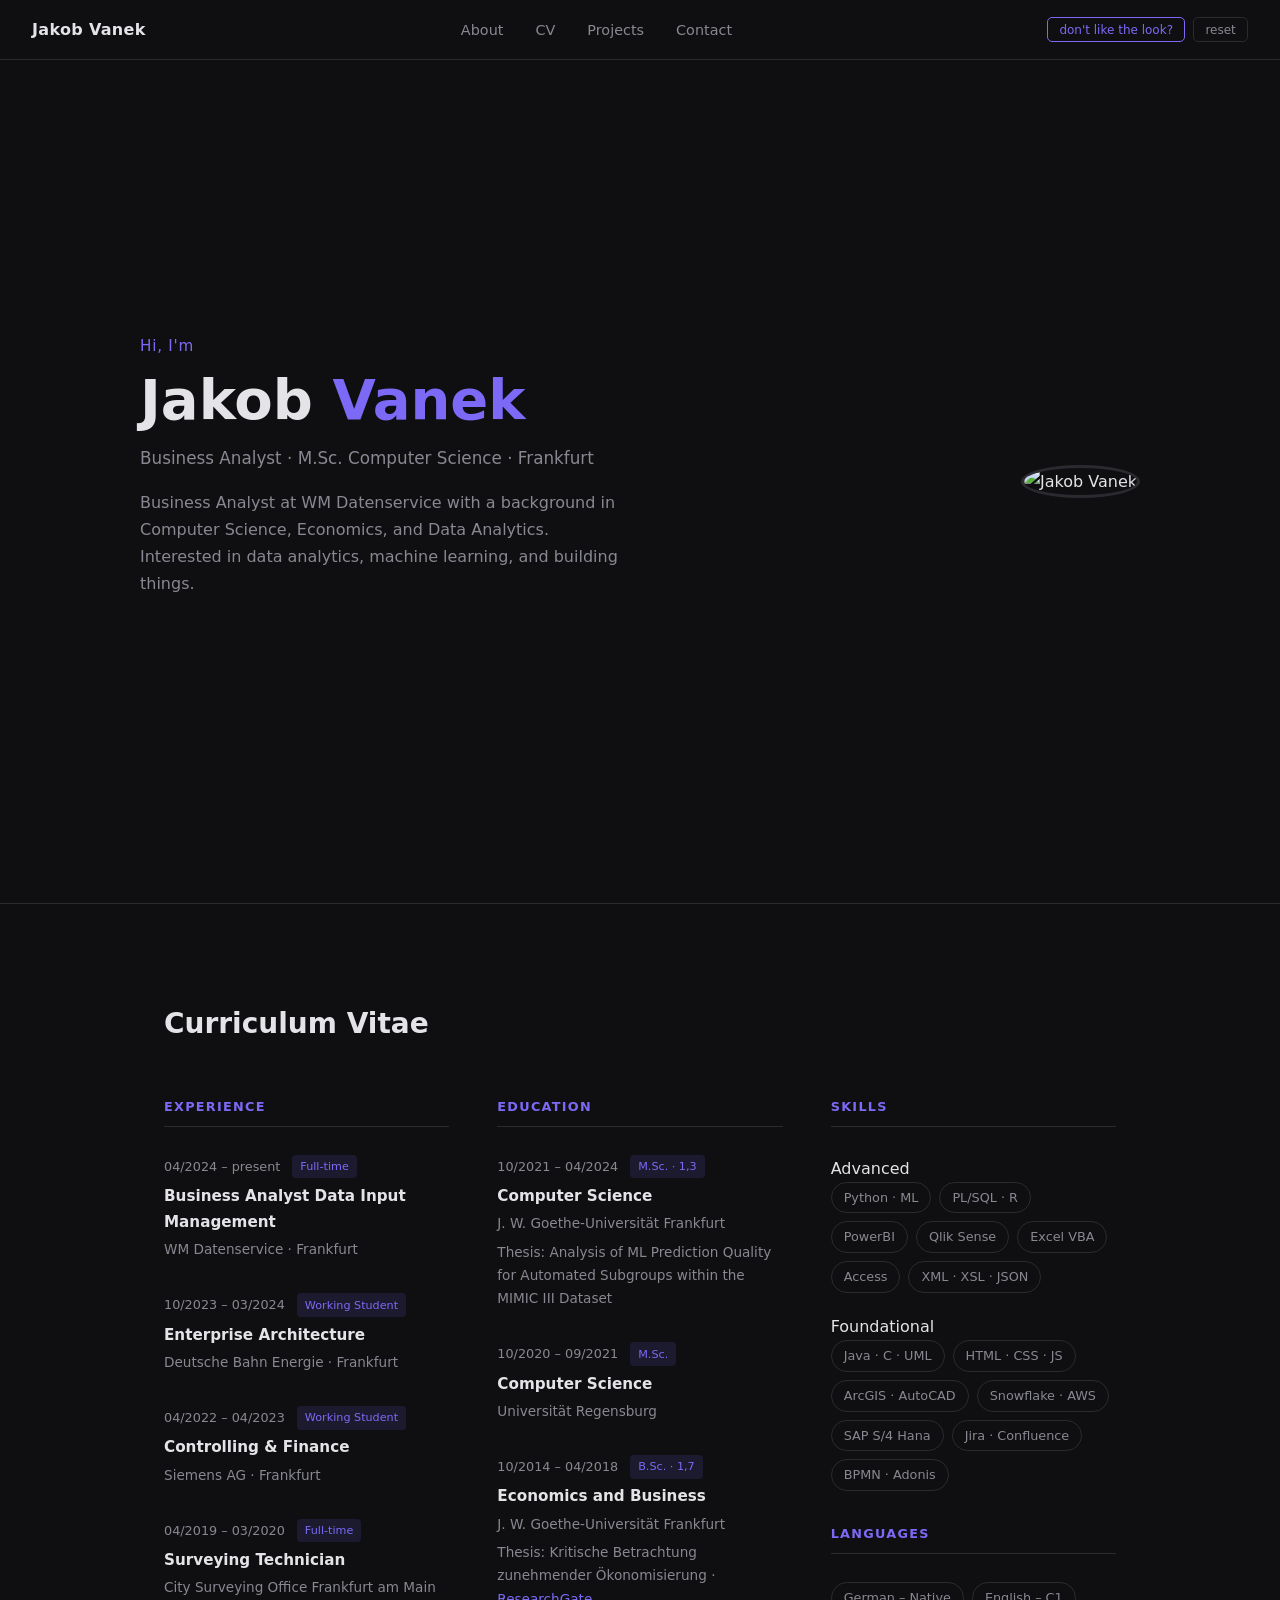
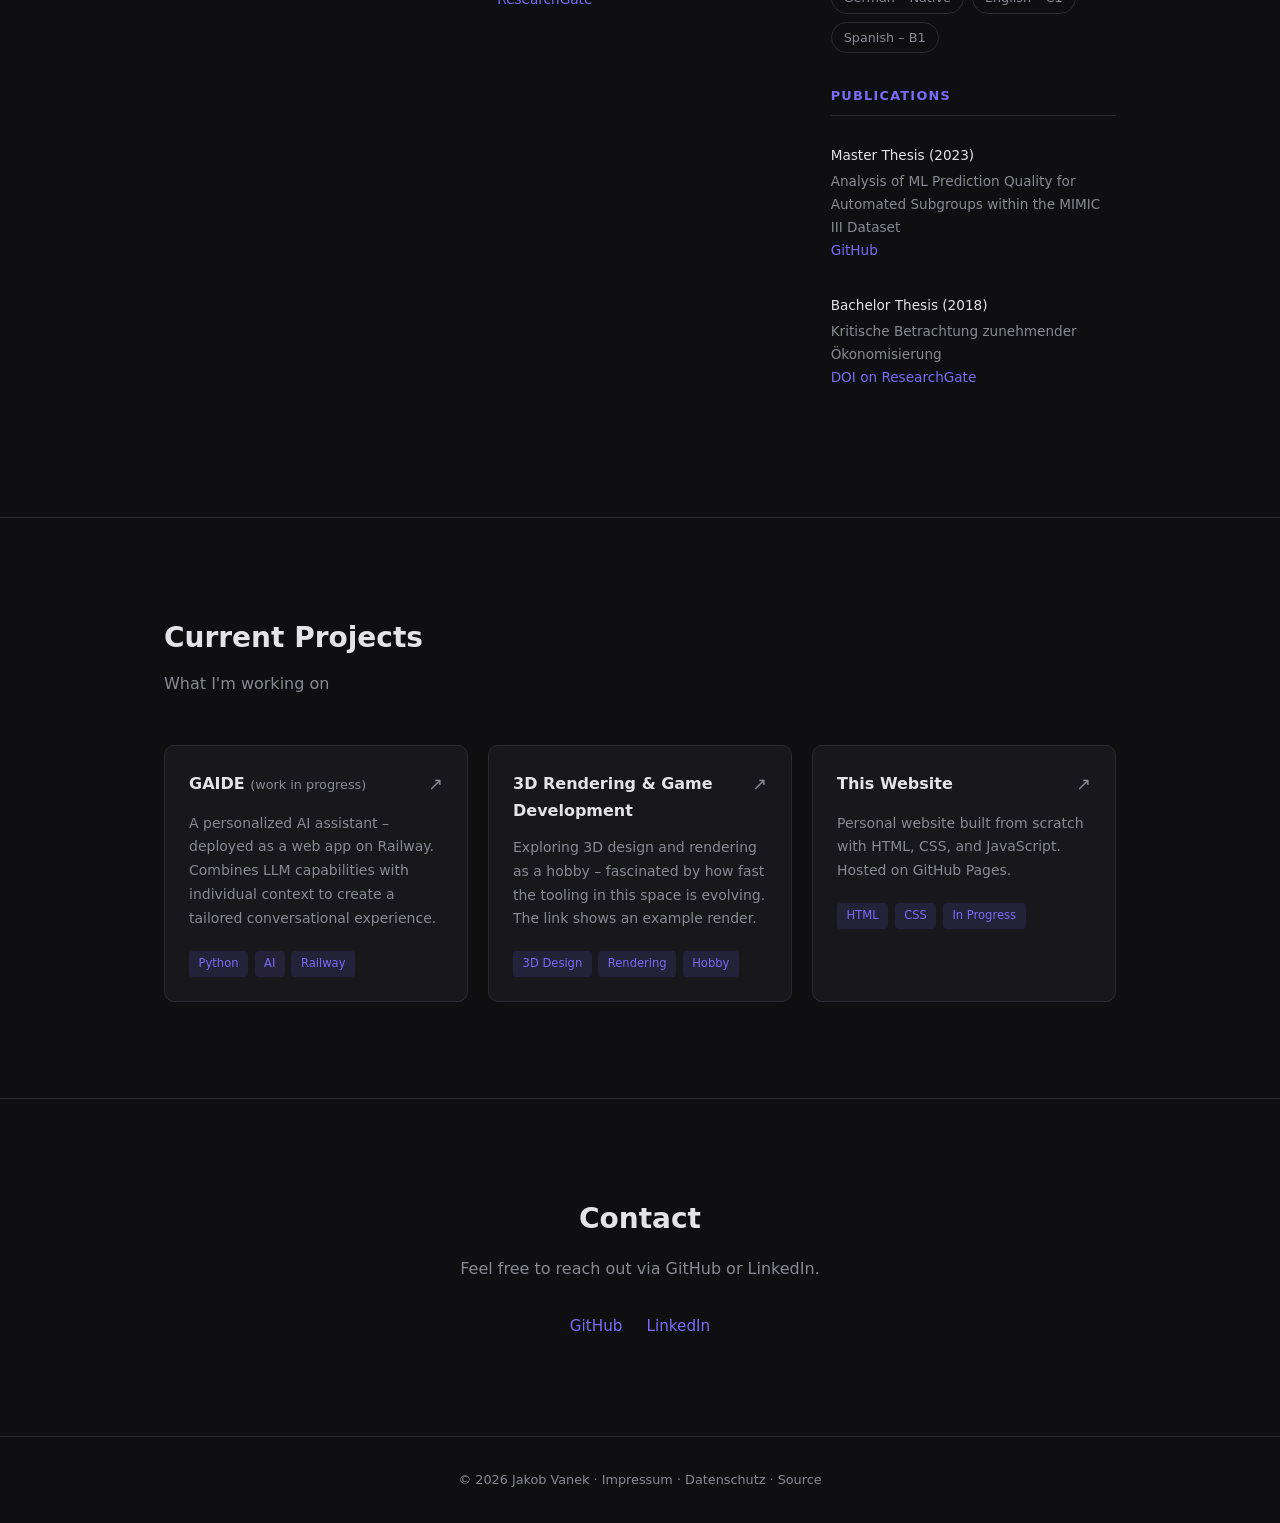
==== commit 1e65fa2e: "cleanup and changed mailadress to png" ====
--- a/index.html
+++ b/index.html
@@ -1,14 +1,23 @@
 <!DOCTYPE html>
-<html lang="de">
+<html lang="en">
 <head>
   <meta charset="UTF-8" />
   <meta name="viewport" content="width=device-width, initial-scale=1.0" />
   <title>Jakob Vanek</title>
-  <meta name="description" content="Personal website of Jakob Vanek – Business Analyst &amp; M.Sc. Information Systems, Frankfurt." />
+  <meta name="description" content="Personal website of Jakob Vanek – Business Analyst &amp; M.Sc. Computer Science, Frankfurt." />
+  <meta name="author" content="Jakob Vanek" />
+
+  <link rel="icon" href="assets/favicon_v01.svg" type="image/svg+xml" />
+
+  <!-- Open Graph -->
+  <meta property="og:title" content="Jakob Vanek" />
+  <meta property="og:description" content="Business Analyst &amp; M.Sc. Computer Science, Frankfurt. Interested in data analytics, machine learning, and building things." />
+  <meta property="og:type" content="website" />
+  <meta property="og:url" content="https://JayVeezy1.github.io" />
+  <meta property="og:image" content="https://JayVeezy1.github.io/assets/favicon_v01.svg" />
+
   <link rel="stylesheet" href="css/style.css" />
-  <link rel="preconnect" href="https://fonts.googleapis.com" />
-  <link rel="preconnect" href="https://fonts.gstatic.com" crossorigin />
-  <link href="https://fonts.googleapis.com/css2?family=Inter:wght@300;400;500;600&display=swap" rel="stylesheet" />
+  <!-- Fonts: system font stack, no external requests -->
 </head>
 <body>
 
@@ -33,14 +42,12 @@
       <div class="hero-text">
         <p class="hero-greeting">Hi, I'm</p>
         <h1>Jakob <span class="accent">Vanek</span></h1>
-        <p class="hero-role">Business Analyst · M.Sc. Information Systems · Frankfurt</p>
+        <p class="hero-role">Business Analyst · M.Sc. Computer Science · Frankfurt</p>
         <p class="hero-bio">
-          Business Analyst at WM Datenservice with a background in Information Systems, Economics, and Computer Science.
+          Business Analyst at WM Datenservice with a background in Computer Science, Economics, and Data Analytics.
           Interested in data analytics, machine learning, and building things.
         </p>
         <div class="hero-links">
-          <a href="https://github.com/JayVeezy1" target="_blank" class="btn-primary">GitHub</a>
-          <a href="#cv" class="btn-secondary">CV</a>
         </div>
       </div>
       <div class="hero-image">
@@ -67,12 +74,6 @@
             </div>
             <h4>Business Analyst Data Input Management</h4>
             <p class="cv-org">WM Datenservice · Frankfurt</p>
-            <ul class="cv-list">
-              <li>Problem resolution for clients of regulatory financial data</li>
-              <li>Continuous process improvement in Data Input Management</li>
-              <li>Requirements analysis for the Fontus IT project</li>
-              <li>Independent lead of sub-project Universaladapter</li>
-            </ul>
           </div>
 
           <div class="cv-entry">
@@ -82,10 +83,6 @@
             </div>
             <h4>Enterprise Architecture</h4>
             <p class="cv-org">Deutsche Bahn Energie · Frankfurt</p>
-            <ul class="cv-list">
-              <li>Further development of the application database (BEAM)</li>
-              <li>Maintenance of the SharePoint for IT architecture guidelines</li>
-            </ul>
           </div>
 
           <div class="cv-entry">
@@ -95,11 +92,6 @@
             </div>
             <h4>Controlling &amp; Finance</h4>
             <p class="cv-org">Siemens AG · Frankfurt</p>
-            <ul class="cv-list">
-              <li>Development of BI reports in Qlik Sense</li>
-              <li>Integration of new database solutions in Snowflake</li>
-              <li>Creation of an SQL library and tutorials</li>
-            </ul>
           </div>
 
           <div class="cv-entry">
@@ -109,11 +101,6 @@
             </div>
             <h4>Surveying Technician</h4>
             <p class="cv-org">City Surveying Office Frankfurt am Main</p>
-            <ul class="cv-list">
-              <li>Further development of the 2D and 3D city maps</li>
-              <li>Redevelopment of the street names database</li>
-              <li>Conducting owner consultations</li>
-            </ul>
           </div>
 
           <!-- A&B One auskommentiert – weniger relevant
@@ -141,7 +128,7 @@
               <span class="cv-date">10/2021 – 04/2024</span>
               <span class="cv-tag">M.Sc. · 1,3</span>
             </div>
-            <h4>Information Systems</h4>
+            <h4>Computer Science</h4>
             <p class="cv-org">J. W. Goethe-Universität Frankfurt</p>
             <p class="cv-desc">Thesis: Analysis of ML Prediction Quality for Automated Subgroups within the MIMIC III Dataset</p>
           </div>
@@ -151,10 +138,11 @@
               <span class="cv-date">10/2020 – 09/2021</span>
               <span class="cv-tag">M.Sc.</span>
             </div>
-            <h4>Information Systems</h4>
+            <h4>Computer Science</h4>
             <p class="cv-org">Universität Regensburg</p>
           </div>
 
+          <!-- Universität Augsburg auskommentiert
           <div class="cv-entry">
             <div class="cv-meta">
               <span class="cv-date">04/2020 – 09/2020</span>
@@ -163,7 +151,9 @@
             <h4>Informatics</h4>
             <p class="cv-org">Universität Augsburg</p>
           </div>
-
+          -->
+
+          <!-- Philosophie Uni Frankfurt auskommentiert
           <div class="cv-entry">
             <div class="cv-meta">
               <span class="cv-date">10/2018 – 04/2019</span>
@@ -172,6 +162,7 @@
             <h4>Philosophy</h4>
             <p class="cv-org">J. W. Goethe-Universität Frankfurt</p>
           </div>
+          -->
 
           <div class="cv-entry">
             <div class="cv-meta">
@@ -182,10 +173,11 @@
             <p class="cv-org">J. W. Goethe-Universität Frankfurt</p>
             <p class="cv-desc">
               Thesis: Kritische Betrachtung zunehmender Ökonomisierung ·
-              <a href="http://dx.doi.org/10.13140/RG.2.2.15841.84320" target="_blank">ResearchGate</a>
+              <a href="https://dx.doi.org/10.13140/RG.2.2.15841.84320" target="_blank" rel="noopener noreferrer">ResearchGate</a>
             </p>
           </div>
 
+          <!-- Abitur auskommentiert
           <div class="cv-entry">
             <div class="cv-meta">
               <span class="cv-date">09/2006 – 06/2014</span>
@@ -194,6 +186,7 @@
             <h4>Abitur</h4>
             <p class="cv-org">Schule am Ried · Frankfurt</p>
           </div>
+          -->
         </div>
 
         <!-- SKILLS & LANGUAGES -->
@@ -234,7 +227,7 @@
             <h4 style="font-size:0.85rem; font-weight:500;">Master Thesis (2023)</h4>
             <p class="cv-desc">
               Analysis of ML Prediction Quality for Automated Subgroups within the MIMIC III Dataset<br />
-              <a href="https://github.com/JayVeezy1/MA_thesis" target="_blank">GitHub</a>
+              <a href="https://github.com/JayVeezy1/MA_thesis" target="_blank" rel="noopener noreferrer">GitHub</a>
               <!-- TODO: Link zum vollständigen Text ergänzen -->
             </p>
           </div>
@@ -242,7 +235,7 @@
             <h4 style="font-size:0.85rem; font-weight:500;">Bachelor Thesis (2018)</h4>
             <p class="cv-desc">
               Kritische Betrachtung zunehmender Ökonomisierung<br />
-              <a href="http://dx.doi.org/10.13140/RG.2.2.15841.84320" target="_blank">DOI on ResearchGate</a>
+              <a href="https://dx.doi.org/10.13140/RG.2.2.15841.84320" target="_blank" rel="noopener noreferrer">DOI on ResearchGate</a>
               <!-- TODO: Seminararbeiten ebenfalls verlinken -->
             </p>
           </div>
@@ -262,26 +255,39 @@
 
         <article class="project-card">
           <div class="project-header">
+            <h3>GAIDE <span style="font-weight:400; color:var(--text-muted); font-size:0.8rem;">(work in progress)</span></h3>
+            <a href="https://gaide-production.up.railway.app/" target="_blank" rel="noopener noreferrer" class="project-link">↗</a>
+          </div>
+          <p>A personalized AI assistant – deployed as a web app on Railway. Combines LLM capabilities with individual context to create a tailored conversational experience.</p>
+          <div class="project-tags">
+            <span class="tag">Python</span>
+            <span class="tag">AI</span>
+            <span class="tag">Railway</span>
+          </div>
+        </article>
+
+        <article class="project-card">
+          <div class="project-header">
+            <h3>3D Rendering &amp; Game Development</h3>
+            <a href="https://www.youtube.com/watch?v=pWQCJq1xf2M" target="_blank" rel="noopener noreferrer" class="project-link">↗</a>
+          </div>
+          <p>Exploring 3D design and rendering as a hobby – fascinated by how fast the tooling in this space is evolving. The link shows an example render.</p>
+          <div class="project-tags">
+            <span class="tag">3D Design</span>
+            <span class="tag">Rendering</span>
+            <span class="tag">Hobby</span>
+          </div>
+        </article>
+
+        <article class="project-card">
+          <div class="project-header">
             <h3>This Website</h3>
-            <a href="https://github.com/JayVeezy1/JayVeezy1.github.io" target="_blank" class="project-link">↗</a>
+            <a href="https://github.com/JayVeezy1/JayVeezy1.github.io" target="_blank" rel="noopener noreferrer" class="project-link">↗</a>
           </div>
           <p>Personal website built from scratch with HTML, CSS, and JavaScript. Hosted on GitHub Pages.</p>
           <div class="project-tags">
             <span class="tag">HTML</span>
             <span class="tag">CSS</span>
-            <span class="tag">In Progress</span>
-          </div>
-        </article>
-
-        <!-- Add your current projects below -->
-        <article class="project-card">
-          <div class="project-header">
-            <h3>Project Name</h3>
-            <a href="https://github.com/JayVeezy1" target="_blank" class="project-link">↗</a>
-          </div>
-          <p>Add your project description here.</p>
-          <div class="project-tags">
-            <span class="tag">Python</span>
             <span class="tag">In Progress</span>
           </div>
         </article>
@@ -296,14 +302,14 @@
       <h2>Contact</h2>
       <p>Feel free to reach out via GitHub or LinkedIn.</p>
       <div class="contact-links">
-        <a href="https://github.com/JayVeezy1" target="_blank">GitHub</a>
-        <a href="https://linkedin.com/in/jakobvanek" target="_blank">LinkedIn</a>
+        <a href="https://github.com/JayVeezy1" target="_blank" rel="noopener noreferrer">GitHub</a>
+        <a href="https://linkedin.com/in/jakobvanek" target="_blank" rel="noopener noreferrer">LinkedIn</a>
       </div>
     </div>
   </section>
 
   <footer>
-    <p>© 2026 Jakob Vanek · <a href="https://github.com/JayVeezy1/JayVeezy1.github.io" target="_blank">Source</a></p>
+    <p>© 2026 Jakob Vanek · <a href="impressum.html">Impressum</a> · <a href="datenschutz.html">Datenschutz</a> · <a href="https://github.com/JayVeezy1/JayVeezy1.github.io" target="_blank" rel="noopener noreferrer">Source</a></p>
   </footer>
 
   <script src="js/main.js"></script>
